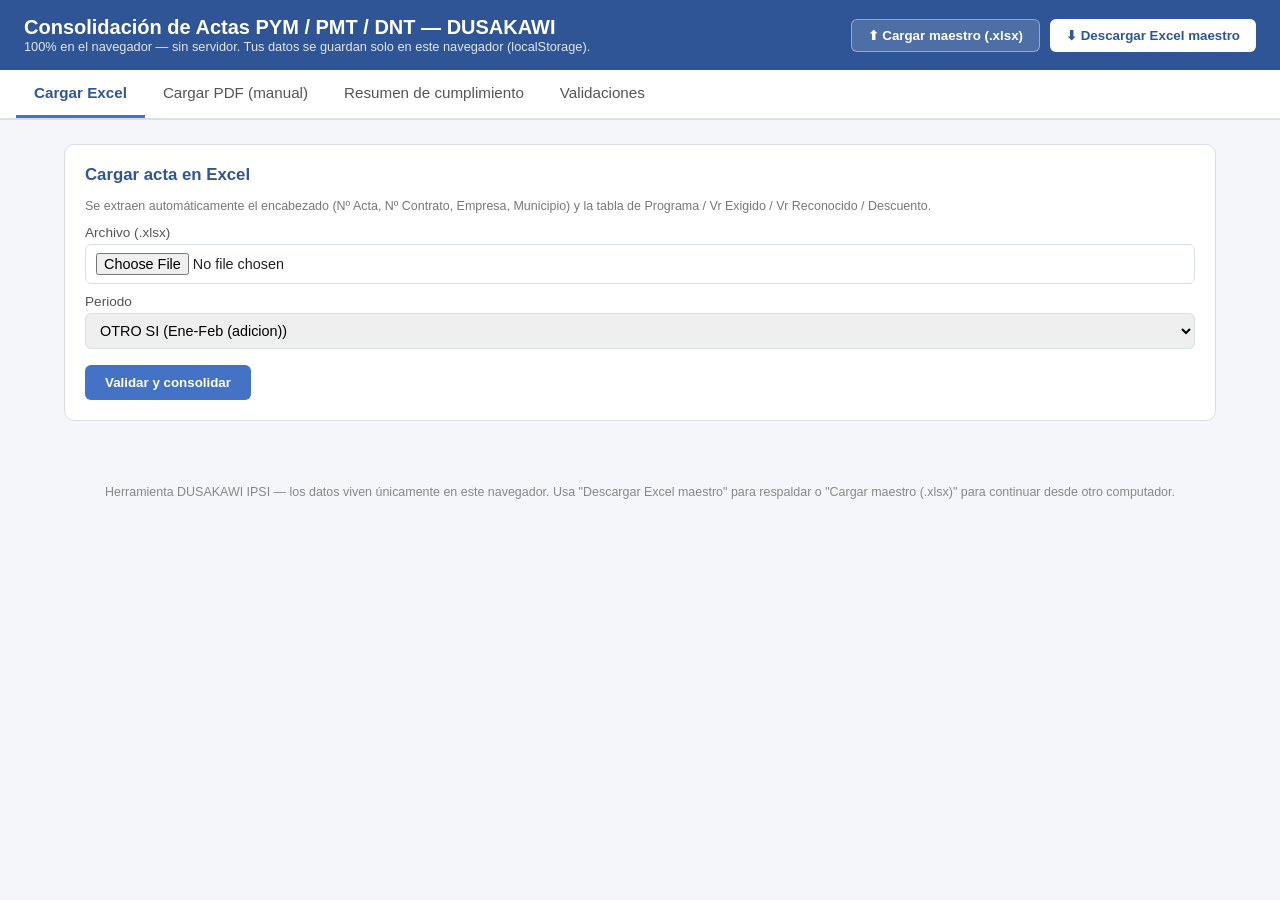
==== web/index.html @ 9a371dbc "Agrega app web 100% cliente (sin backend) lista para Vercel Toda la extracción, validación y consoli" ====
<!DOCTYPE html>
<html lang="es">
<head>
<meta charset="UTF-8">
<meta name="viewport" content="width=device-width, initial-scale=1.0">
<title>Consolidación Actas PYM/PMT/DNT - DUSAKAWI</title>
<link rel="stylesheet" href="style.css">
<script src="https://cdn.sheetjs.com/xlsx-0.20.3/package/dist/xlsx.full.min.js"></script>
</head>
<body>

<header>
  <div>
    <h1>Consolidación de Actas PYM / PMT / DNT — DUSAKAWI</h1>
    <div class="sub">100% en el navegador — sin servidor. Tus datos se guardan solo en este navegador (localStorage).</div>
  </div>
  <div class="header-actions">
    <button class="ghost" onclick="document.getElementById('input-maestro').click()">⬆ Cargar maestro (.xlsx)</button>
    <input type="file" id="input-maestro" accept=".xlsx" style="display:none">
    <button id="download-btn">⬇ Descargar Excel maestro</button>
  </div>
</header>

<nav>
  <button class="tab-btn active" data-tab="tab-xlsx">Cargar Excel</button>
  <button class="tab-btn" data-tab="tab-manual">Cargar PDF (manual)</button>
  <button class="tab-btn" data-tab="tab-resumen">Resumen de cumplimiento</button>
  <button class="tab-btn" data-tab="tab-validaciones">Validaciones</button>
</nav>

<main>

  <!-- TAB: Cargar Excel -->
  <section id="tab-xlsx" class="tab active">
    <div class="card">
      <h2>Cargar acta en Excel</h2>
      <p class="hint">Se extraen automáticamente el encabezado (Nº Acta, Nº Contrato, Empresa, Municipio) y la tabla de Programa / Vr Exigido / Vr Reconocido / Descuento.</p>
      <form id="form-xlsx">
        <label>Archivo (.xlsx)</label>
        <input type="file" name="file" id="file-xlsx" accept=".xlsx" required>
        <label>Periodo</label>
        <select name="periodo" id="periodo-xlsx" required></select>
        <button class="primary" type="submit">Validar y consolidar</button>
      </form>
      <div id="resultado-xlsx"></div>
    </div>
  </section>

  <!-- TAB: Cargar PDF manual -->
  <section id="tab-manual" class="tab">
    <div class="card">
      <h2>Cargar acta en PDF (transcripción manual)</h2>
      <p class="hint">Los PDF de estas actas suelen ser escaneos sin texto seleccionable. Transcribe los valores del documento en este formulario.</p>
      <form id="form-manual">
        <div class="grid2">
          <div><label>Municipio</label><input type="text" name="municipio" required></div>
          <div><label>Nº Contrato</label><input type="text" name="contrato" required placeholder="Ej. 20013-061-PMT"></div>
          <div><label>Nº Acta</label><input type="text" name="acta_no" required placeholder="Ej. 20013-061-PMT-5"></div>
          <div><label>Periodo</label><select name="periodo" id="periodo-manual" required></select></div>
          <div><label>Meses evaluados</label><input type="text" name="meses" placeholder="Ej. ENE,FEB"></div>
          <div><label>Empresa</label><input type="text" name="empresa" value="DUSAKAWI IPSI"></div>
          <div><label>NIT</label><input type="text" name="nit"></div>
          <div><label>Régimen</label><input type="text" name="regimen" value="SUBSIDIADO"></div>
        </div>

        <h3 style="margin-top:22px;">Tabla de programas</h3>
        <div class="table-wrap">
          <table id="tabla-programas">
            <thead>
              <tr><th>Programa</th><th>Vr Exigido</th><th>Vr Reconocido</th><th>Descuento</th><th></th></tr>
            </thead>
            <tbody></tbody>
          </table>
        </div>
        <button type="button" class="secondary" id="btn-agregar-fila">+ Agregar actividad</button>

        <h3 style="margin-top:22px;">Total ejecución (según el acta)</h3>
        <div class="grid2">
          <div><label>Total Vr Exigido</label><input type="number" step="0.01" name="total_exigido"></div>
          <div><label>Total Vr Reconocido</label><input type="number" step="0.01" name="total_reconocido"></div>
          <div><label>Total Descuento</label><input type="number" step="0.01" name="total_descuento"></div>
        </div>

        <button class="primary" type="submit">Validar y consolidar</button>
      </form>
      <div id="resultado-manual"></div>
    </div>
  </section>

  <!-- TAB: Resumen -->
  <section id="tab-resumen" class="tab">
    <div class="card">
      <div class="toolbar">
        <h2 style="margin:0;">Resumen de % de cumplimiento por actividad</h2>
        <button class="secondary" id="btn-refrescar-resumen">↻ Actualizar</button>
      </div>
      <div id="resumen-contenido" class="table-wrap"></div>
    </div>
  </section>

  <!-- TAB: Validaciones -->
  <section id="tab-validaciones" class="tab">
    <div class="card">
      <div class="toolbar">
        <h2 style="margin:0;">Historial de validaciones</h2>
        <button class="secondary" id="btn-refrescar-validaciones">↻ Actualizar</button>
      </div>
      <div id="validaciones-contenido" class="table-wrap"></div>
    </div>
  </section>

</main>

<footer>
  Herramienta DUSAKAWI IPSI — los datos viven únicamente en este navegador. Usa "Descargar Excel maestro" para respaldar o
  "Cargar maestro (.xlsx)" para continuar desde otro computador.
</footer>

<script src="app.js"></script>
</body>
</html>
---- web/style.css ----
:root {
  --azul: #4472C4;
  --azul-osc: #2f5597;
  --verde: #2e7d32;
  --rojo: #c62828;
  --gris: #f4f6fa;
  --borde: #d9dee7;
}
* { box-sizing: border-box; }
body {
  font-family: "Segoe UI", Arial, sans-serif;
  margin: 0;
  background: var(--gris);
  color: #222;
}
header {
  background: var(--azul-osc);
  color: white;
  padding: 16px 24px;
  display: flex;
  justify-content: space-between;
  align-items: center;
  flex-wrap: wrap;
  gap: 8px;
}
header h1 { font-size: 1.25rem; margin: 0; }
header .sub { font-size: 0.8rem; opacity: 0.85; }
.header-actions { display: flex; gap: 10px; }
#download-btn, .ghost {
  border: none;
  padding: 8px 16px;
  border-radius: 6px;
  font-weight: 600;
  cursor: pointer;
}
#download-btn { background: #fff; color: var(--azul-osc); }
#download-btn:hover { background: #e8edf7; }
.ghost { background: rgba(255,255,255,0.15); color: #fff; border: 1px solid rgba(255,255,255,0.4) !important; }
.ghost:hover { background: rgba(255,255,255,0.25); }
nav {
  display: flex;
  background: white;
  border-bottom: 2px solid var(--borde);
  padding: 0 16px;
  overflow-x: auto;
}
nav button {
  background: none;
  border: none;
  padding: 14px 18px;
  font-size: 0.95rem;
  cursor: pointer;
  color: #555;
  border-bottom: 3px solid transparent;
  white-space: nowrap;
}
nav button.active {
  color: var(--azul-osc);
  border-bottom-color: var(--azul);
  font-weight: 600;
}
main { padding: 24px; max-width: 1200px; margin: 0 auto; }
footer {
  text-align: center;
  font-size: 0.78rem;
  color: #888;
  padding: 20px;
}
.tab { display: none; }
.tab.active { display: block; }
.card {
  background: white;
  border: 1px solid var(--borde);
  border-radius: 10px;
  padding: 20px;
  margin-bottom: 20px;
}
.card h2 { margin-top: 0; font-size: 1.05rem; color: var(--azul-osc); }
label { display: block; font-size: 0.85rem; color: #555; margin-bottom: 4px; margin-top: 10px; }
input[type=text], input[type=number], input[type=file], select {
  width: 100%;
  padding: 8px 10px;
  border: 1px solid var(--borde);
  border-radius: 6px;
  font-size: 0.9rem;
}
.grid2 { display: grid; grid-template-columns: 1fr 1fr; gap: 0 16px; }
button.primary {
  margin-top: 16px;
  background: var(--azul);
  color: white;
  border: none;
  padding: 10px 20px;
  border-radius: 6px;
  font-weight: 600;
  cursor: pointer;
}
button.primary:hover { background: var(--azul-osc); }
button.secondary {
  background: #eef1f7;
  color: #333;
  border: 1px solid var(--borde);
  padding: 8px 14px;
  border-radius: 6px;
  cursor: pointer;
  font-size: 0.85rem;
}
button.danger {
  background: #fde8e8;
  color: var(--rojo);
  border: 1px solid #f3b3b3;
  border-radius: 6px;
  padding: 6px 10px;
  cursor: pointer;
}
table { border-collapse: collapse; width: 100%; font-size: 0.85rem; }
th, td { border: 1px solid var(--borde); padding: 6px 8px; text-align: left; }
th { background: var(--azul); color: white; position: sticky; top: 0; }
tr:nth-child(even) td { background: #fafbfd; }
.row-error td { background: #fdecea !important; }
.pill {
  display: inline-block;
  padding: 2px 8px;
  border-radius: 10px;
  font-size: 0.75rem;
  font-weight: 600;
}
.pill.ok { background: #e4f4e6; color: var(--verde); }
.pill.error { background: #fdecea; color: var(--rojo); }
.table-wrap { overflow-x: auto; }
.empty { color: #888; font-style: italic; padding: 12px 0; }
.toolbar { display: flex; justify-content: space-between; align-items: center; margin-bottom: 10px; }
.msg { margin-top: 14px; padding: 10px 14px; border-radius: 6px; font-size: 0.9rem; }
.msg.ok { background: #e4f4e6; color: var(--verde); }
.msg.error { background: #fdecea; color: var(--rojo); }
.pct-cell { text-align: right; font-variant-numeric: tabular-nums; }
.pct-100 { color: var(--verde); font-weight: 600; }
.pct-bad { color: var(--rojo); font-weight: 600; }
.hint { font-size: 0.78rem; color: #777; margin-top: 4px; }
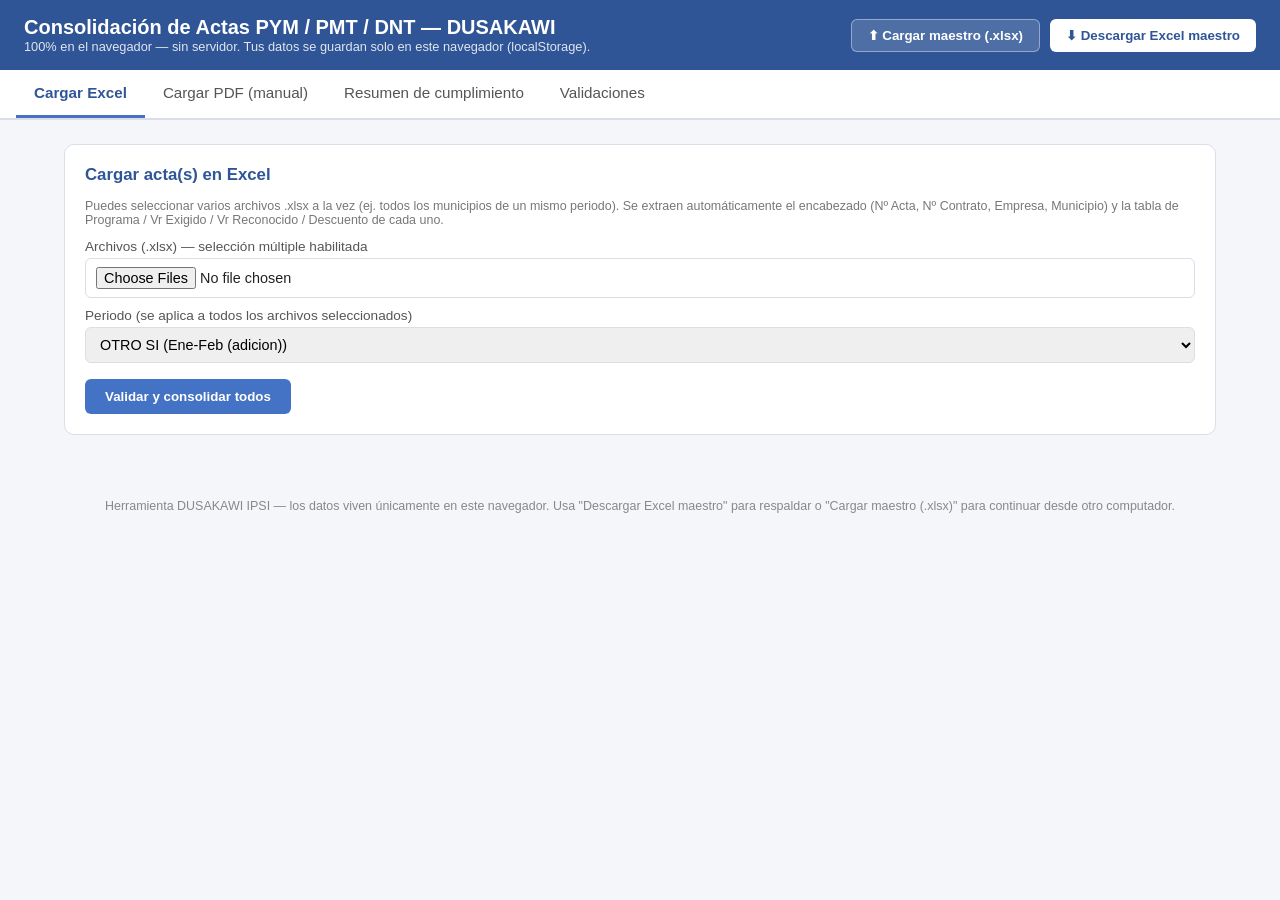
==== commit 2b0ccbad: "Soporta carga múltiple de archivos y previsualización de PDF en la app web - Cargar Excel ahora acep" ====
--- a/web/index.html
+++ b/web/index.html
@@ -33,14 +33,14 @@
   <!-- TAB: Cargar Excel -->
   <section id="tab-xlsx" class="tab active">
     <div class="card">
-      <h2>Cargar acta en Excel</h2>
-      <p class="hint">Se extraen automáticamente el encabezado (Nº Acta, Nº Contrato, Empresa, Municipio) y la tabla de Programa / Vr Exigido / Vr Reconocido / Descuento.</p>
+      <h2>Cargar acta(s) en Excel</h2>
+      <p class="hint">Puedes seleccionar varios archivos .xlsx a la vez (ej. todos los municipios de un mismo periodo). Se extraen automáticamente el encabezado (Nº Acta, Nº Contrato, Empresa, Municipio) y la tabla de Programa / Vr Exigido / Vr Reconocido / Descuento de cada uno.</p>
       <form id="form-xlsx">
-        <label>Archivo (.xlsx)</label>
-        <input type="file" name="file" id="file-xlsx" accept=".xlsx" required>
-        <label>Periodo</label>
+        <label>Archivos (.xlsx) — selección múltiple habilitada</label>
+        <input type="file" name="file" id="file-xlsx" accept=".xlsx" multiple required>
+        <label>Periodo (se aplica a todos los archivos seleccionados)</label>
         <select name="periodo" id="periodo-xlsx" required></select>
-        <button class="primary" type="submit">Validar y consolidar</button>
+        <button class="primary" type="submit">Validar y consolidar todos</button>
       </form>
       <div id="resultado-xlsx"></div>
     </div>
@@ -49,41 +49,11 @@
   <!-- TAB: Cargar PDF manual -->
   <section id="tab-manual" class="tab">
     <div class="card">
-      <h2>Cargar acta en PDF (transcripción manual)</h2>
-      <p class="hint">Los PDF de estas actas suelen ser escaneos sin texto seleccionable. Transcribe los valores del documento en este formulario.</p>
-      <form id="form-manual">
-        <div class="grid2">
-          <div><label>Municipio</label><input type="text" name="municipio" required></div>
-          <div><label>Nº Contrato</label><input type="text" name="contrato" required placeholder="Ej. 20013-061-PMT"></div>
-          <div><label>Nº Acta</label><input type="text" name="acta_no" required placeholder="Ej. 20013-061-PMT-5"></div>
-          <div><label>Periodo</label><select name="periodo" id="periodo-manual" required></select></div>
-          <div><label>Meses evaluados</label><input type="text" name="meses" placeholder="Ej. ENE,FEB"></div>
-          <div><label>Empresa</label><input type="text" name="empresa" value="DUSAKAWI IPSI"></div>
-          <div><label>NIT</label><input type="text" name="nit"></div>
-          <div><label>Régimen</label><input type="text" name="regimen" value="SUBSIDIADO"></div>
-        </div>
-
-        <h3 style="margin-top:22px;">Tabla de programas</h3>
-        <div class="table-wrap">
-          <table id="tabla-programas">
-            <thead>
-              <tr><th>Programa</th><th>Vr Exigido</th><th>Vr Reconocido</th><th>Descuento</th><th></th></tr>
-            </thead>
-            <tbody></tbody>
-          </table>
-        </div>
-        <button type="button" class="secondary" id="btn-agregar-fila">+ Agregar actividad</button>
-
-        <h3 style="margin-top:22px;">Total ejecución (según el acta)</h3>
-        <div class="grid2">
-          <div><label>Total Vr Exigido</label><input type="number" step="0.01" name="total_exigido"></div>
-          <div><label>Total Vr Reconocido</label><input type="number" step="0.01" name="total_reconocido"></div>
-          <div><label>Total Descuento</label><input type="number" step="0.01" name="total_descuento"></div>
-        </div>
-
-        <button class="primary" type="submit">Validar y consolidar</button>
-      </form>
-      <div id="resultado-manual"></div>
+      <h2>Cargar acta(s) en PDF</h2>
+      <p class="hint">Sube uno o varios PDF. Como estos escaneos no tienen texto seleccionable, la app no adivina los montos por ti (para no arriesgar un error de lectura en cifras financieras) — pero renderiza cada página aquí mismo, al lado del formulario, para que transcribas sin salir de la herramienta. Aparecerá un formulario independiente por cada PDF que subas.</p>
+      <label>Archivos (.pdf) — selección múltiple habilitada</label>
+      <input type="file" id="input-pdfs" accept=".pdf" multiple>
+      <div id="pdf-items"></div>
     </div>
   </section>
 
--- a/web/style.css
+++ b/web/style.css
@@ -137,3 +137,8 @@
 .pct-100 { color: var(--verde); font-weight: 600; }
 .pct-bad { color: var(--rojo); font-weight: 600; }
 .hint { font-size: 0.78rem; color: #777; margin-top: 4px; }
+.pdf-card { border: 1px solid var(--borde); border-radius: 10px; padding: 18px; margin-top: 18px; background: #fbfcfe; }
+.pdf-pages { margin: 10px 0 6px; }
+.pdf-embed { width: 100%; height: 520px; border: 1px solid var(--borde); border-radius: 6px; box-shadow: 0 1px 3px rgba(0,0,0,0.08); }
+.pdf-open-link { display: inline-block; margin-bottom: 8px; font-size: 0.82rem; color: var(--azul-osc); text-decoration: none; }
+.pdf-open-link:hover { text-decoration: underline; }
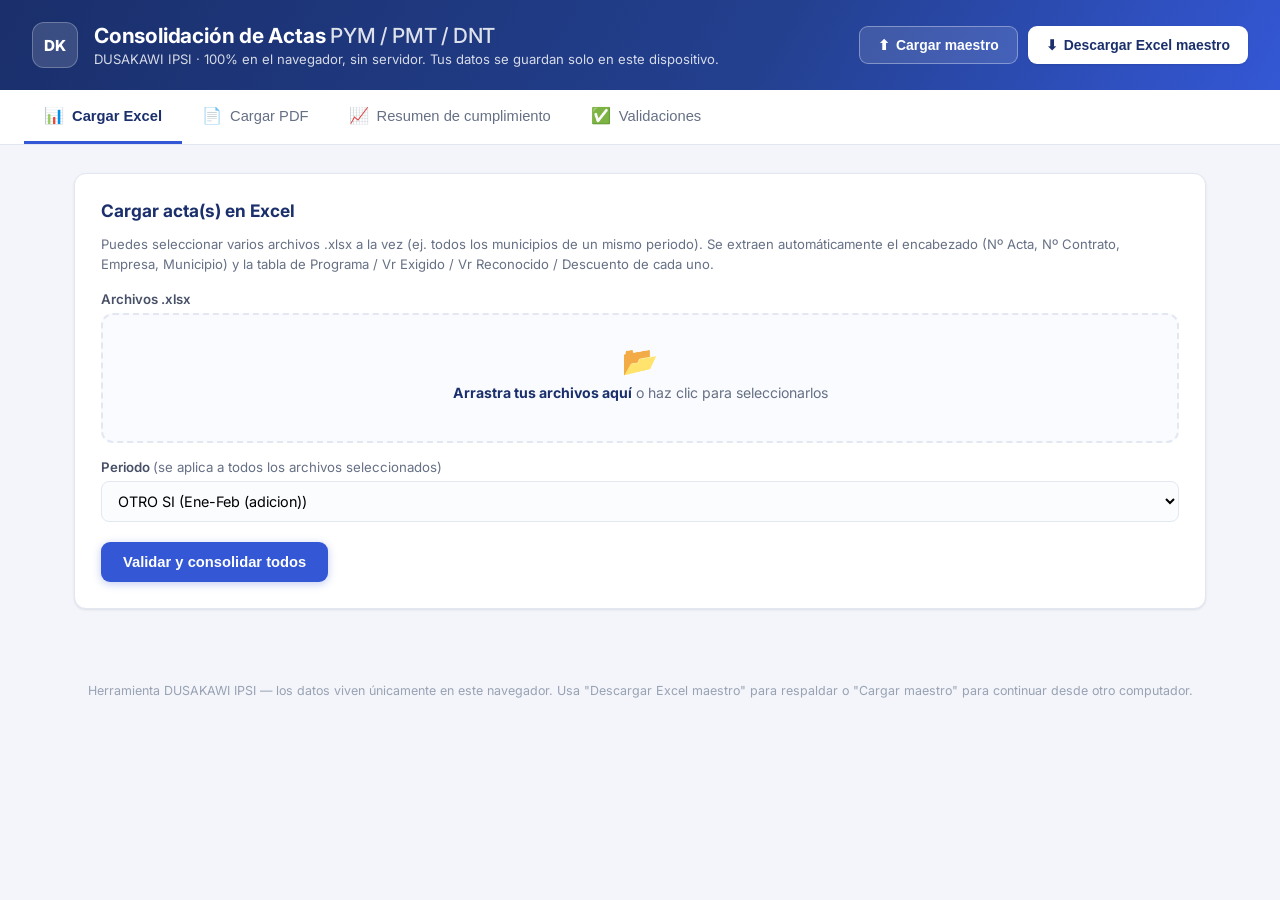
==== commit 9245f026: "Rediseña la app web: tema visual, dropzones y barras de progreso - Tipografía Inter, paleta de color" ====
--- a/web/index.html
+++ b/web/index.html
@@ -4,28 +4,34 @@
 <meta charset="UTF-8">
 <meta name="viewport" content="width=device-width, initial-scale=1.0">
 <title>Consolidación Actas PYM/PMT/DNT - DUSAKAWI</title>
+<link rel="preconnect" href="https://fonts.googleapis.com">
+<link rel="preconnect" href="https://fonts.gstatic.com" crossorigin>
+<link href="https://fonts.googleapis.com/css2?family=Inter:wght@400;500;600;700;800&display=swap" rel="stylesheet">
 <link rel="stylesheet" href="style.css">
 <script src="https://cdn.sheetjs.com/xlsx-0.20.3/package/dist/xlsx.full.min.js"></script>
 </head>
 <body>
 
 <header>
-  <div>
-    <h1>Consolidación de Actas PYM / PMT / DNT — DUSAKAWI</h1>
-    <div class="sub">100% en el navegador — sin servidor. Tus datos se guardan solo en este navegador (localStorage).</div>
+  <div class="header-brand">
+    <div class="brand-badge">DK</div>
+    <div>
+      <h1>Consolidación de Actas <span>PYM / PMT / DNT</span></h1>
+      <div class="sub">DUSAKAWI IPSI · 100% en el navegador, sin servidor. Tus datos se guardan solo en este dispositivo.</div>
+    </div>
   </div>
   <div class="header-actions">
-    <button class="ghost" onclick="document.getElementById('input-maestro').click()">⬆ Cargar maestro (.xlsx)</button>
-    <input type="file" id="input-maestro" accept=".xlsx" style="display:none">
-    <button id="download-btn">⬇ Descargar Excel maestro</button>
+    <button class="ghost" id="btn-cargar-maestro">⬆ <span>Cargar maestro</span></button>
+    <input type="file" id="input-maestro" accept=".xlsx" hidden>
+    <button id="download-btn">⬇ <span>Descargar Excel maestro</span></button>
   </div>
 </header>
 
 <nav>
-  <button class="tab-btn active" data-tab="tab-xlsx">Cargar Excel</button>
-  <button class="tab-btn" data-tab="tab-manual">Cargar PDF (manual)</button>
-  <button class="tab-btn" data-tab="tab-resumen">Resumen de cumplimiento</button>
-  <button class="tab-btn" data-tab="tab-validaciones">Validaciones</button>
+  <button class="tab-btn active" data-tab="tab-xlsx"><span class="tab-icon">📊</span>Cargar Excel</button>
+  <button class="tab-btn" data-tab="tab-manual"><span class="tab-icon">📄</span>Cargar PDF</button>
+  <button class="tab-btn" data-tab="tab-resumen"><span class="tab-icon">📈</span>Resumen de cumplimiento</button>
+  <button class="tab-btn" data-tab="tab-validaciones"><span class="tab-icon">✅</span>Validaciones</button>
 </nav>
 
 <main>
@@ -36,9 +42,14 @@
       <h2>Cargar acta(s) en Excel</h2>
       <p class="hint">Puedes seleccionar varios archivos .xlsx a la vez (ej. todos los municipios de un mismo periodo). Se extraen automáticamente el encabezado (Nº Acta, Nº Contrato, Empresa, Municipio) y la tabla de Programa / Vr Exigido / Vr Reconocido / Descuento de cada uno.</p>
       <form id="form-xlsx">
-        <label>Archivos (.xlsx) — selección múltiple habilitada</label>
-        <input type="file" name="file" id="file-xlsx" accept=".xlsx" multiple required>
-        <label>Periodo (se aplica a todos los archivos seleccionados)</label>
+        <label>Archivos .xlsx</label>
+        <div class="dropzone" id="dropzone-xlsx" tabindex="0">
+          <div class="dropzone-icon">📂</div>
+          <div class="dropzone-text"><strong>Arrastra tus archivos aquí</strong> o haz clic para seleccionarlos</div>
+          <div class="dropzone-filelist" id="filelist-xlsx"></div>
+          <input type="file" name="file" id="file-xlsx" accept=".xlsx" multiple required hidden>
+        </div>
+        <label>Periodo <span class="label-note">(se aplica a todos los archivos seleccionados)</span></label>
         <select name="periodo" id="periodo-xlsx" required></select>
         <button class="primary" type="submit">Validar y consolidar todos</button>
       </form>
@@ -50,9 +61,12 @@
   <section id="tab-manual" class="tab">
     <div class="card">
       <h2>Cargar acta(s) en PDF</h2>
-      <p class="hint">Sube uno o varios PDF. Como estos escaneos no tienen texto seleccionable, la app no adivina los montos por ti (para no arriesgar un error de lectura en cifras financieras) — pero renderiza cada página aquí mismo, al lado del formulario, para que transcribas sin salir de la herramienta. Aparecerá un formulario independiente por cada PDF que subas.</p>
-      <label>Archivos (.pdf) — selección múltiple habilitada</label>
-      <input type="file" id="input-pdfs" accept=".pdf" multiple>
+      <p class="hint">Sube uno o varios PDF. Como estos escaneos no tienen texto seleccionable, la app no adivina los montos por ti (para no arriesgar un error de lectura en cifras financieras) — pero cada uno se muestra aquí mismo, al lado de su propio formulario, para que transcribas sin salir de la herramienta.</p>
+      <div class="dropzone" id="dropzone-pdfs" tabindex="0">
+        <div class="dropzone-icon">📄</div>
+        <div class="dropzone-text"><strong>Arrastra tus PDF aquí</strong> o haz clic para seleccionarlos</div>
+        <input type="file" id="input-pdfs" accept=".pdf" multiple hidden>
+      </div>
       <div id="pdf-items"></div>
     </div>
   </section>
@@ -83,7 +97,7 @@
 
 <footer>
   Herramienta DUSAKAWI IPSI — los datos viven únicamente en este navegador. Usa "Descargar Excel maestro" para respaldar o
-  "Cargar maestro (.xlsx)" para continuar desde otro computador.
+  "Cargar maestro" para continuar desde otro computador.
 </footer>
 
 <script src="app.js"></script>
--- a/web/style.css
+++ b/web/style.css
@@ -1,144 +1,256 @@
 :root {
-  --azul: #4472C4;
-  --azul-osc: #2f5597;
-  --verde: #2e7d32;
-  --rojo: #c62828;
-  --gris: #f4f6fa;
-  --borde: #d9dee7;
+  --brand: #3457d5;
+  --brand-dark: #23408f;
+  --brand-darker: #1a2f6b;
+  --brand-light: #eef2fd;
+  --verde: #16924f;
+  --verde-bg: #e6f7ee;
+  --amarillo: #b7791f;
+  --amarillo-bg: #fdf3e0;
+  --rojo: #d0342c;
+  --rojo-bg: #fdecec;
+  --bg: #f3f5fa;
+  --card: #ffffff;
+  --borde: #e3e7f1;
+  --texto: #1c2333;
+  --texto-suave: #667085;
+  --radius: 12px;
+  --shadow: 0 1px 2px rgba(16, 24, 40, 0.04), 0 1px 3px rgba(16, 24, 40, 0.06);
+  --shadow-md: 0 4px 10px rgba(16, 24, 40, 0.06), 0 2px 4px rgba(16, 24, 40, 0.05);
 }
 * { box-sizing: border-box; }
 body {
-  font-family: "Segoe UI", Arial, sans-serif;
+  font-family: "Inter", "Segoe UI", Arial, sans-serif;
   margin: 0;
-  background: var(--gris);
-  color: #222;
-}
+  background: var(--bg);
+  color: var(--texto);
+  -webkit-font-smoothing: antialiased;
+}
+
+/* ---------- Header ---------- */
 header {
-  background: var(--azul-osc);
+  background: linear-gradient(120deg, var(--brand-darker), var(--brand-dark) 60%, var(--brand));
   color: white;
-  padding: 16px 24px;
+  padding: 22px 32px;
   display: flex;
   justify-content: space-between;
   align-items: center;
   flex-wrap: wrap;
-  gap: 8px;
-}
-header h1 { font-size: 1.25rem; margin: 0; }
-header .sub { font-size: 0.8rem; opacity: 0.85; }
-.header-actions { display: flex; gap: 10px; }
+  gap: 16px;
+  box-shadow: 0 2px 12px rgba(20, 30, 70, 0.18);
+}
+.header-brand { display: flex; align-items: center; gap: 16px; }
+.brand-badge {
+  flex: none;
+  width: 46px; height: 46px;
+  border-radius: 12px;
+  background: rgba(255,255,255,0.14);
+  border: 1px solid rgba(255,255,255,0.25);
+  display: flex; align-items: center; justify-content: center;
+  font-weight: 800; letter-spacing: 0.5px; font-size: 0.95rem;
+}
+header h1 { font-size: 1.3rem; margin: 0; font-weight: 700; letter-spacing: -0.01em; }
+header h1 span { font-weight: 500; opacity: 0.85; }
+header .sub { font-size: 0.82rem; opacity: 0.82; margin-top: 3px; }
+.header-actions { display: flex; gap: 10px; flex-wrap: wrap; }
 #download-btn, .ghost {
   border: none;
-  padding: 8px 16px;
-  border-radius: 6px;
+  padding: 10px 18px;
+  border-radius: 9px;
   font-weight: 600;
-  cursor: pointer;
-}
-#download-btn { background: #fff; color: var(--azul-osc); }
-#download-btn:hover { background: #e8edf7; }
-.ghost { background: rgba(255,255,255,0.15); color: #fff; border: 1px solid rgba(255,255,255,0.4) !important; }
-.ghost:hover { background: rgba(255,255,255,0.25); }
+  font-size: 0.87rem;
+  cursor: pointer;
+  transition: transform 0.08s ease, background 0.15s ease, box-shadow 0.15s ease;
+  display: inline-flex; align-items: center; gap: 6px;
+}
+#download-btn { background: #ffffff; color: var(--brand-darker); box-shadow: var(--shadow); }
+#download-btn:hover { background: #f2f5ff; transform: translateY(-1px); }
+.ghost { background: rgba(255,255,255,0.12); color: #fff; border: 1px solid rgba(255,255,255,0.35) !important; }
+.ghost:hover { background: rgba(255,255,255,0.22); transform: translateY(-1px); }
+
+/* ---------- Nav ---------- */
 nav {
   display: flex;
   background: white;
-  border-bottom: 2px solid var(--borde);
-  padding: 0 16px;
+  border-bottom: 1px solid var(--borde);
+  padding: 0 24px;
   overflow-x: auto;
+  position: sticky;
+  top: 0;
+  z-index: 10;
 }
 nav button {
   background: none;
   border: none;
-  padding: 14px 18px;
-  font-size: 0.95rem;
-  cursor: pointer;
-  color: #555;
+  padding: 16px 20px;
+  font-size: 0.92rem;
+  font-weight: 500;
+  cursor: pointer;
+  color: var(--texto-suave);
   border-bottom: 3px solid transparent;
   white-space: nowrap;
-}
+  display: flex; align-items: center; gap: 8px;
+  transition: color 0.15s ease;
+}
+.tab-icon { font-size: 1rem; }
+nav button:hover { color: var(--brand-dark); }
 nav button.active {
-  color: var(--azul-osc);
-  border-bottom-color: var(--azul);
-  font-weight: 600;
-}
-main { padding: 24px; max-width: 1200px; margin: 0 auto; }
+  color: var(--brand-darker);
+  border-bottom-color: var(--brand);
+  font-weight: 700;
+}
+
+main { padding: 28px 24px; max-width: 1180px; margin: 0 auto; }
 footer {
   text-align: center;
   font-size: 0.78rem;
-  color: #888;
-  padding: 20px;
+  color: #98a2b3;
+  padding: 24px;
 }
 .tab { display: none; }
-.tab.active { display: block; }
+.tab.active { display: block; animation: fadeIn 0.2s ease; }
+@keyframes fadeIn { from { opacity: 0; transform: translateY(4px); } to { opacity: 1; transform: translateY(0); } }
+
 .card {
+  background: var(--card);
+  border: 1px solid var(--borde);
+  border-radius: var(--radius);
+  padding: 26px;
+  margin-bottom: 22px;
+  box-shadow: var(--shadow);
+}
+.card h2 { margin-top: 0; font-size: 1.08rem; color: var(--brand-darker); font-weight: 700; }
+label { display: block; font-size: 0.83rem; font-weight: 600; color: #475067; margin-bottom: 6px; margin-top: 16px; }
+.label-note { font-weight: 400; color: var(--texto-suave); }
+input[type=text], input[type=number], select {
+  width: 100%;
+  padding: 10px 12px;
+  border: 1px solid var(--borde);
+  border-radius: 8px;
+  font-size: 0.9rem;
+  font-family: inherit;
+  background: #fbfcfe;
+  transition: border-color 0.15s ease, box-shadow 0.15s ease;
+}
+input[type=text]:focus, input[type=number]:focus, select:focus {
+  outline: none;
+  border-color: var(--brand);
+  box-shadow: 0 0 0 3px var(--brand-light);
   background: white;
-  border: 1px solid var(--borde);
-  border-radius: 10px;
-  padding: 20px;
-  margin-bottom: 20px;
-}
-.card h2 { margin-top: 0; font-size: 1.05rem; color: var(--azul-osc); }
-label { display: block; font-size: 0.85rem; color: #555; margin-bottom: 4px; margin-top: 10px; }
-input[type=text], input[type=number], input[type=file], select {
-  width: 100%;
-  padding: 8px 10px;
-  border: 1px solid var(--borde);
-  border-radius: 6px;
-  font-size: 0.9rem;
 }
 .grid2 { display: grid; grid-template-columns: 1fr 1fr; gap: 0 16px; }
+
 button.primary {
-  margin-top: 16px;
-  background: var(--azul);
+  margin-top: 20px;
+  background: var(--brand);
   color: white;
   border: none;
-  padding: 10px 20px;
-  border-radius: 6px;
+  padding: 12px 22px;
+  border-radius: 9px;
+  font-weight: 700;
+  font-size: 0.92rem;
+  cursor: pointer;
+  box-shadow: 0 2px 8px rgba(52, 87, 213, 0.3);
+  transition: background 0.15s ease, transform 0.08s ease;
+}
+button.primary:hover { background: var(--brand-dark); transform: translateY(-1px); }
+button.primary:active { transform: translateY(0); }
+button.secondary {
+  background: white;
+  color: var(--brand-darker);
+  border: 1px solid var(--borde);
+  padding: 9px 16px;
+  border-radius: 8px;
+  cursor: pointer;
+  font-size: 0.85rem;
   font-weight: 600;
-  cursor: pointer;
-}
-button.primary:hover { background: var(--azul-osc); }
-button.secondary {
-  background: #eef1f7;
-  color: #333;
-  border: 1px solid var(--borde);
-  padding: 8px 14px;
-  border-radius: 6px;
-  cursor: pointer;
-  font-size: 0.85rem;
-}
+  transition: background 0.15s ease, border-color 0.15s ease;
+}
+button.secondary:hover { background: var(--brand-light); border-color: var(--brand); }
 button.danger {
-  background: #fde8e8;
+  background: var(--rojo-bg);
   color: var(--rojo);
-  border: 1px solid #f3b3b3;
-  border-radius: 6px;
-  padding: 6px 10px;
-  cursor: pointer;
-}
-table { border-collapse: collapse; width: 100%; font-size: 0.85rem; }
-th, td { border: 1px solid var(--borde); padding: 6px 8px; text-align: left; }
-th { background: var(--azul); color: white; position: sticky; top: 0; }
-tr:nth-child(even) td { background: #fafbfd; }
-.row-error td { background: #fdecea !important; }
+  border: 1px solid #f6c6c3;
+  border-radius: 7px;
+  padding: 6px 11px;
+  cursor: pointer;
+  font-weight: 600;
+}
+button.danger:hover { background: #fbdada; }
+
+/* ---------- Dropzone ---------- */
+.dropzone {
+  border: 2px dashed var(--borde);
+  border-radius: var(--radius);
+  padding: 28px 20px;
+  text-align: center;
+  cursor: pointer;
+  background: #fafbfe;
+  transition: border-color 0.15s ease, background 0.15s ease;
+}
+.dropzone:hover, .dropzone:focus-visible { border-color: var(--brand); background: var(--brand-light); outline: none; }
+.dropzone.dragover { border-color: var(--brand); background: var(--brand-light); }
+.dropzone-icon { font-size: 1.8rem; margin-bottom: 6px; }
+.dropzone-text { font-size: 0.88rem; color: var(--texto-suave); }
+.dropzone-text strong { color: var(--brand-darker); }
+.dropzone-filelist { margin-top: 12px; display: flex; flex-wrap: wrap; gap: 8px; justify-content: center; }
+.dropzone-filechip {
+  background: white; border: 1px solid var(--borde); border-radius: 20px;
+  padding: 5px 14px; font-size: 0.78rem; color: var(--texto);
+  display: inline-flex; align-items: center; gap: 6px;
+}
+
+/* ---------- Tables ---------- */
+table { border-collapse: separate; border-spacing: 0; width: 100%; font-size: 0.85rem; }
+th, td { padding: 10px 12px; text-align: left; border-bottom: 1px solid var(--borde); }
+th {
+  background: var(--brand-light); color: var(--brand-darker);
+  position: sticky; top: 0; font-weight: 700; font-size: 0.78rem;
+  text-transform: uppercase; letter-spacing: 0.03em;
+}
+.table-wrap { overflow: auto; border: 1px solid var(--borde); border-radius: var(--radius); max-height: 70vh; }
+.table-wrap table { border-radius: var(--radius); overflow: hidden; }
+tbody tr:hover td { background: #f7f9ff; }
+.row-error td { background: var(--rojo-bg) !important; }
+
 .pill {
   display: inline-block;
-  padding: 2px 8px;
-  border-radius: 10px;
-  font-size: 0.75rem;
-  font-weight: 600;
-}
-.pill.ok { background: #e4f4e6; color: var(--verde); }
-.pill.error { background: #fdecea; color: var(--rojo); }
-.table-wrap { overflow-x: auto; }
-.empty { color: #888; font-style: italic; padding: 12px 0; }
-.toolbar { display: flex; justify-content: space-between; align-items: center; margin-bottom: 10px; }
-.msg { margin-top: 14px; padding: 10px 14px; border-radius: 6px; font-size: 0.9rem; }
-.msg.ok { background: #e4f4e6; color: var(--verde); }
-.msg.error { background: #fdecea; color: var(--rojo); }
-.pct-cell { text-align: right; font-variant-numeric: tabular-nums; }
-.pct-100 { color: var(--verde); font-weight: 600; }
-.pct-bad { color: var(--rojo); font-weight: 600; }
-.hint { font-size: 0.78rem; color: #777; margin-top: 4px; }
-.pdf-card { border: 1px solid var(--borde); border-radius: 10px; padding: 18px; margin-top: 18px; background: #fbfcfe; }
+  padding: 3px 10px;
+  border-radius: 20px;
+  font-size: 0.73rem;
+  font-weight: 700;
+  letter-spacing: 0.02em;
+}
+.pill.ok { background: var(--verde-bg); color: var(--verde); }
+.pill.error { background: var(--rojo-bg); color: var(--rojo); }
+
+.empty { color: #98a2b3; font-style: italic; padding: 24px 0; text-align: center; }
+.toolbar { display: flex; justify-content: space-between; align-items: center; margin-bottom: 14px; flex-wrap: wrap; gap: 10px; }
+
+.msg { margin-top: 16px; padding: 12px 16px; border-radius: 9px; font-size: 0.88rem; font-weight: 500; display: flex; align-items: center; gap: 8px; }
+.msg.ok { background: var(--verde-bg); color: var(--verde); }
+.msg.error { background: var(--rojo-bg); color: var(--rojo); }
+
+.pct-cell { text-align: right; font-variant-numeric: tabular-nums; min-width: 130px; }
+.pct-wrap { display: flex; align-items: center; gap: 8px; justify-content: flex-end; }
+.pct-bar-track { flex: 1; max-width: 60px; height: 6px; border-radius: 4px; background: #e9ecf5; overflow: hidden; }
+.pct-bar-fill { height: 100%; border-radius: 4px; }
+.pct-label { font-weight: 700; min-width: 46px; text-align: right; }
+.pct-100 .pct-label, .pct-100 .pct-bar-fill { color: var(--verde); background: var(--verde); }
+.pct-mid .pct-label, .pct-mid .pct-bar-fill { color: var(--amarillo); background: var(--amarillo); }
+.pct-bad .pct-label, .pct-bad .pct-bar-fill { color: var(--rojo); background: var(--rojo); }
+
+.hint { font-size: 0.82rem; color: var(--texto-suave); margin-top: 6px; line-height: 1.5; }
+
+.pdf-card { border: 1px solid var(--borde); border-radius: var(--radius); padding: 20px; margin-top: 20px; background: #fbfcfe; box-shadow: var(--shadow); }
+.pdf-card h3 { color: var(--brand-darker); }
 .pdf-pages { margin: 10px 0 6px; }
-.pdf-embed { width: 100%; height: 520px; border: 1px solid var(--borde); border-radius: 6px; box-shadow: 0 1px 3px rgba(0,0,0,0.08); }
-.pdf-open-link { display: inline-block; margin-bottom: 8px; font-size: 0.82rem; color: var(--azul-osc); text-decoration: none; }
+.pdf-embed { width: 100%; height: 520px; border: 1px solid var(--borde); border-radius: 8px; box-shadow: var(--shadow); }
+.pdf-open-link { display: inline-block; margin-bottom: 8px; font-size: 0.82rem; color: var(--brand-dark); text-decoration: none; font-weight: 600; }
 .pdf-open-link:hover { text-decoration: underline; }
+
+@media (max-width: 720px) {
+  .grid2 { grid-template-columns: 1fr; }
+  header { padding: 18px 18px; }
+  main { padding: 20px 14px; }
+}
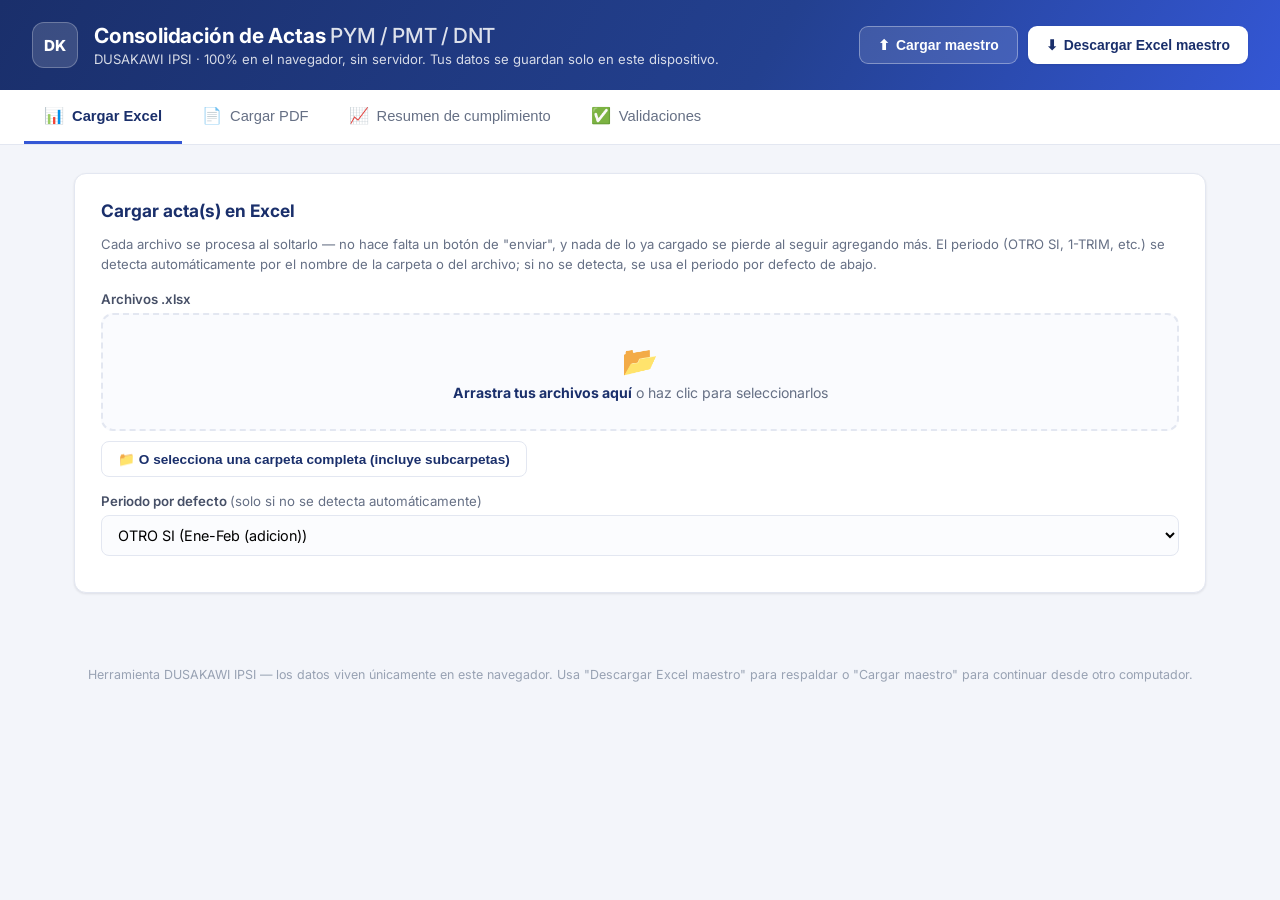
==== commit b06b654e: "Detecta periodo/municipio/contrato automáticamente y permite cargar carpetas completas - Nuevo selec" ====
--- a/web/index.html
+++ b/web/index.html
@@ -40,20 +40,20 @@
   <section id="tab-xlsx" class="tab active">
     <div class="card">
       <h2>Cargar acta(s) en Excel</h2>
-      <p class="hint">Puedes seleccionar varios archivos .xlsx a la vez (ej. todos los municipios de un mismo periodo). Se extraen automáticamente el encabezado (Nº Acta, Nº Contrato, Empresa, Municipio) y la tabla de Programa / Vr Exigido / Vr Reconocido / Descuento de cada uno.</p>
-      <form id="form-xlsx">
-        <label>Archivos .xlsx</label>
-        <div class="dropzone" id="dropzone-xlsx" tabindex="0">
-          <div class="dropzone-icon">📂</div>
-          <div class="dropzone-text"><strong>Arrastra tus archivos aquí</strong> o haz clic para seleccionarlos</div>
-          <div class="dropzone-filelist" id="filelist-xlsx"></div>
-          <input type="file" name="file" id="file-xlsx" accept=".xlsx" multiple required hidden>
-        </div>
-        <label>Periodo <span class="label-note">(se aplica a todos los archivos seleccionados)</span></label>
-        <select name="periodo" id="periodo-xlsx" required></select>
-        <button class="primary" type="submit">Validar y consolidar todos</button>
-      </form>
-      <div id="resultado-xlsx"></div>
+      <p class="hint">Cada archivo se procesa al soltarlo — no hace falta un botón de "enviar", y nada de lo ya cargado se pierde al seguir agregando más. El periodo (OTRO SI, 1-TRIM, etc.) se detecta automáticamente por el nombre de la carpeta o del archivo; si no se detecta, se usa el periodo por defecto de abajo.</p>
+      <label>Archivos .xlsx</label>
+      <div class="dropzone" id="dropzone-xlsx" tabindex="0">
+        <div class="dropzone-icon">📂</div>
+        <div class="dropzone-text"><strong>Arrastra tus archivos aquí</strong> o haz clic para seleccionarlos</div>
+        <input type="file" id="file-xlsx" accept=".xlsx" multiple hidden>
+      </div>
+      <button type="button" class="secondary" id="btn-folder-xlsx" style="margin-top:10px;">📁 O selecciona una carpeta completa (incluye subcarpetas)</button>
+      <input type="file" id="folder-xlsx" webkitdirectory multiple hidden>
+
+      <label>Periodo por defecto <span class="label-note">(solo si no se detecta automáticamente)</span></label>
+      <select id="periodo-xlsx"></select>
+
+      <div id="resultado-xlsx" style="margin-top:10px;"></div>
     </div>
   </section>
 
@@ -61,12 +61,14 @@
   <section id="tab-manual" class="tab">
     <div class="card">
       <h2>Cargar acta(s) en PDF</h2>
-      <p class="hint">Sube uno o varios PDF. Como estos escaneos no tienen texto seleccionable, la app no adivina los montos por ti (para no arriesgar un error de lectura en cifras financieras) — pero cada uno se muestra aquí mismo, al lado de su propio formulario, para que transcribas sin salir de la herramienta.</p>
+      <p class="hint">Sube uno o varios PDF. El municipio, el número de contrato y el periodo se intentan adivinar de la carpeta/nombre del archivo (verifica que queden correctos). Como estos escaneos no tienen texto seleccionable, la app no adivina los montos por ti (para no arriesgar un error de lectura en cifras financieras) — pero cada uno se muestra aquí mismo, al lado de su propio formulario, para que transcribas sin salir de la herramienta.</p>
       <div class="dropzone" id="dropzone-pdfs" tabindex="0">
         <div class="dropzone-icon">📄</div>
         <div class="dropzone-text"><strong>Arrastra tus PDF aquí</strong> o haz clic para seleccionarlos</div>
         <input type="file" id="input-pdfs" accept=".pdf" multiple hidden>
       </div>
+      <button type="button" class="secondary" id="btn-folder-pdfs" style="margin-top:10px;">📁 O selecciona una carpeta completa (incluye subcarpetas)</button>
+      <input type="file" id="folder-pdfs" webkitdirectory multiple hidden>
       <div id="pdf-items"></div>
     </div>
   </section>
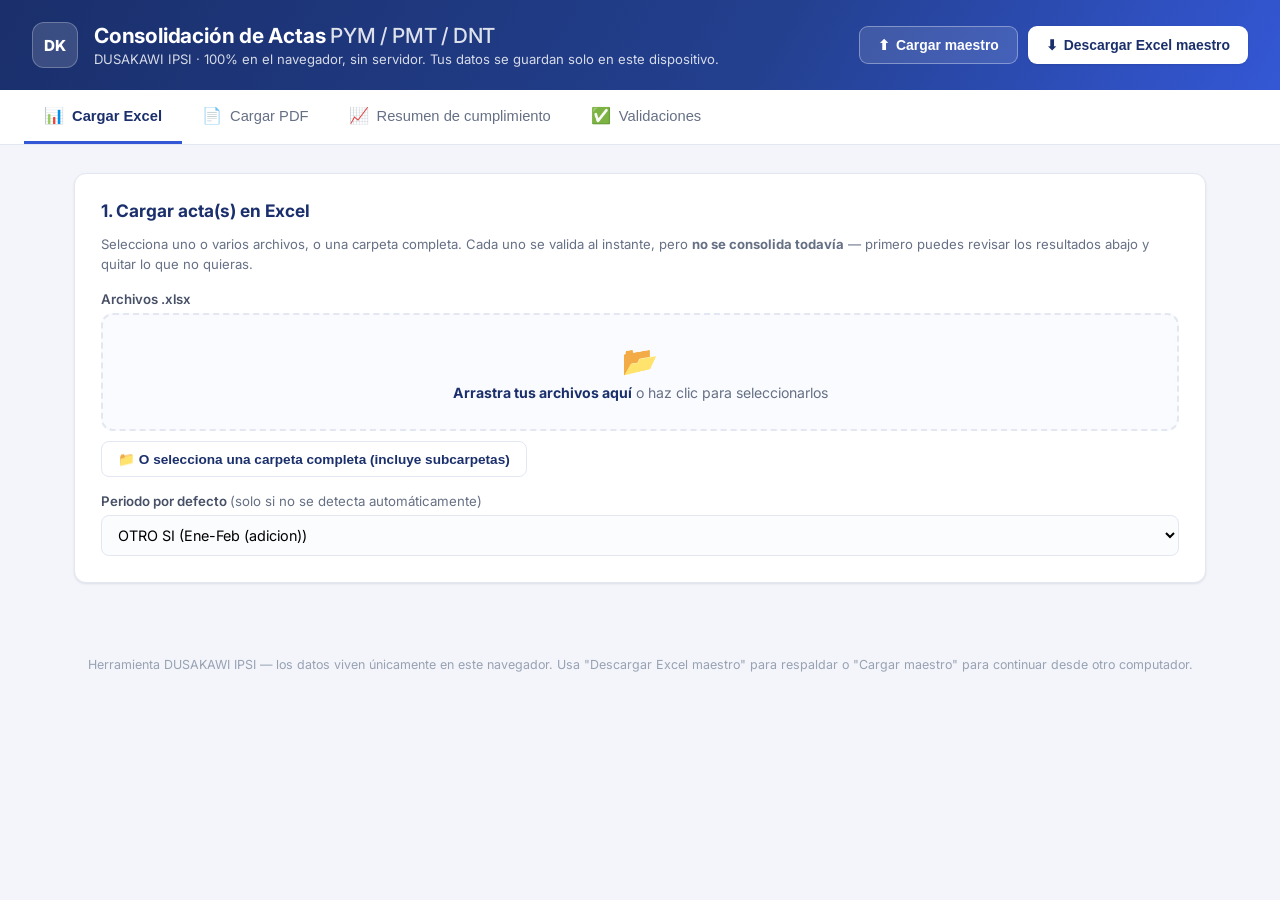
==== commit 2f74f623: "Agrega paso de revisión antes de consolidar en Cargar Excel Antes cada archivo se consolidaba de inm" ====
--- a/web/index.html
+++ b/web/index.html
@@ -39,8 +39,8 @@
   <!-- TAB: Cargar Excel -->
   <section id="tab-xlsx" class="tab active">
     <div class="card">
-      <h2>Cargar acta(s) en Excel</h2>
-      <p class="hint">Cada archivo se procesa al soltarlo — no hace falta un botón de "enviar", y nada de lo ya cargado se pierde al seguir agregando más. El periodo (OTRO SI, 1-TRIM, etc.) se detecta automáticamente por el nombre de la carpeta o del archivo; si no se detecta, se usa el periodo por defecto de abajo.</p>
+      <h2>1. Cargar acta(s) en Excel</h2>
+      <p class="hint">Selecciona uno o varios archivos, o una carpeta completa. Cada uno se valida al instante, pero <strong>no se consolida todavía</strong> — primero puedes revisar los resultados abajo y quitar lo que no quieras.</p>
       <label>Archivos .xlsx</label>
       <div class="dropzone" id="dropzone-xlsx" tabindex="0">
         <div class="dropzone-icon">📂</div>
@@ -52,8 +52,20 @@
 
       <label>Periodo por defecto <span class="label-note">(solo si no se detecta automáticamente)</span></label>
       <select id="periodo-xlsx"></select>
+    </div>
 
-      <div id="resultado-xlsx" style="margin-top:10px;"></div>
+    <div class="card" id="card-revision-xlsx" style="display:none;">
+      <div class="toolbar">
+        <h2 style="margin:0;">2. Revisar antes de consolidar</h2>
+        <div style="display:flex; gap:10px;">
+          <button type="button" class="secondary" id="btn-descartar-xlsx">Descartar todo</button>
+          <button type="button" class="primary" id="btn-confirmar-xlsx" style="margin-top:0;">✅ Confirmar y consolidar todo</button>
+        </div>
+      </div>
+      <div id="resultado-xlsx"></div>
+    </div>
+
+    <div id="confirmacion-xlsx"></div>
     </div>
   </section>
 
--- a/web/style.css
+++ b/web/style.css
@@ -231,19 +231,28 @@
 .msg.ok { background: var(--verde-bg); color: var(--verde); }
 .msg.error { background: var(--rojo-bg); color: var(--rojo); }
 
-.pct-cell { text-align: right; font-variant-numeric: tabular-nums; min-width: 130px; }
-.pct-wrap { display: flex; align-items: center; gap: 8px; justify-content: flex-end; }
-.pct-bar-track { flex: 1; max-width: 60px; height: 6px; border-radius: 4px; background: #e9ecf5; overflow: hidden; }
-.pct-bar-fill { height: 100%; border-radius: 4px; }
-.pct-label { font-weight: 700; min-width: 46px; text-align: right; }
-.pct-100 .pct-label, .pct-100 .pct-bar-fill { color: var(--verde); background: var(--verde); }
-.pct-mid .pct-label, .pct-mid .pct-bar-fill { color: var(--amarillo); background: var(--amarillo); }
-.pct-bad .pct-label, .pct-bad .pct-bar-fill { color: var(--rojo); background: var(--rojo); }
+.pct-cell { text-align: center; font-variant-numeric: tabular-nums; min-width: 100px; }
+.pct-pill {
+  display: inline-block;
+  min-width: 64px;
+  padding: 5px 12px;
+  border-radius: 20px;
+  font-weight: 700;
+  font-size: 0.82rem;
+  text-align: center;
+}
+.pct-pill-ok { background: var(--verde-bg); color: var(--verde); }
+.pct-pill-mid { background: var(--amarillo-bg); color: var(--amarillo); }
+.pct-pill-bad { background: var(--rojo-bg); color: var(--rojo); }
 
 .hint { font-size: 0.82rem; color: var(--texto-suave); margin-top: 6px; line-height: 1.5; }
 
 .pdf-card { border: 1px solid var(--borde); border-radius: var(--radius); padding: 20px; margin-top: 20px; background: #fbfcfe; box-shadow: var(--shadow); }
 .pdf-card h3 { color: var(--brand-darker); }
+
+.staging-item { border: 1px solid var(--borde); border-radius: var(--radius); padding: 18px; margin-top: 16px; background: #fbfcfe; }
+.staging-item h3 { color: var(--brand-darker); }
+.select-inline { width: auto; display: inline-block; padding: 3px 8px; font-weight: 700; font-size: 0.85rem; }
 .pdf-pages { margin: 10px 0 6px; }
 .pdf-embed { width: 100%; height: 520px; border: 1px solid var(--borde); border-radius: 8px; box-shadow: var(--shadow); }
 .pdf-open-link { display: inline-block; margin-bottom: 8px; font-size: 0.82rem; color: var(--brand-dark); text-decoration: none; font-weight: 600; }
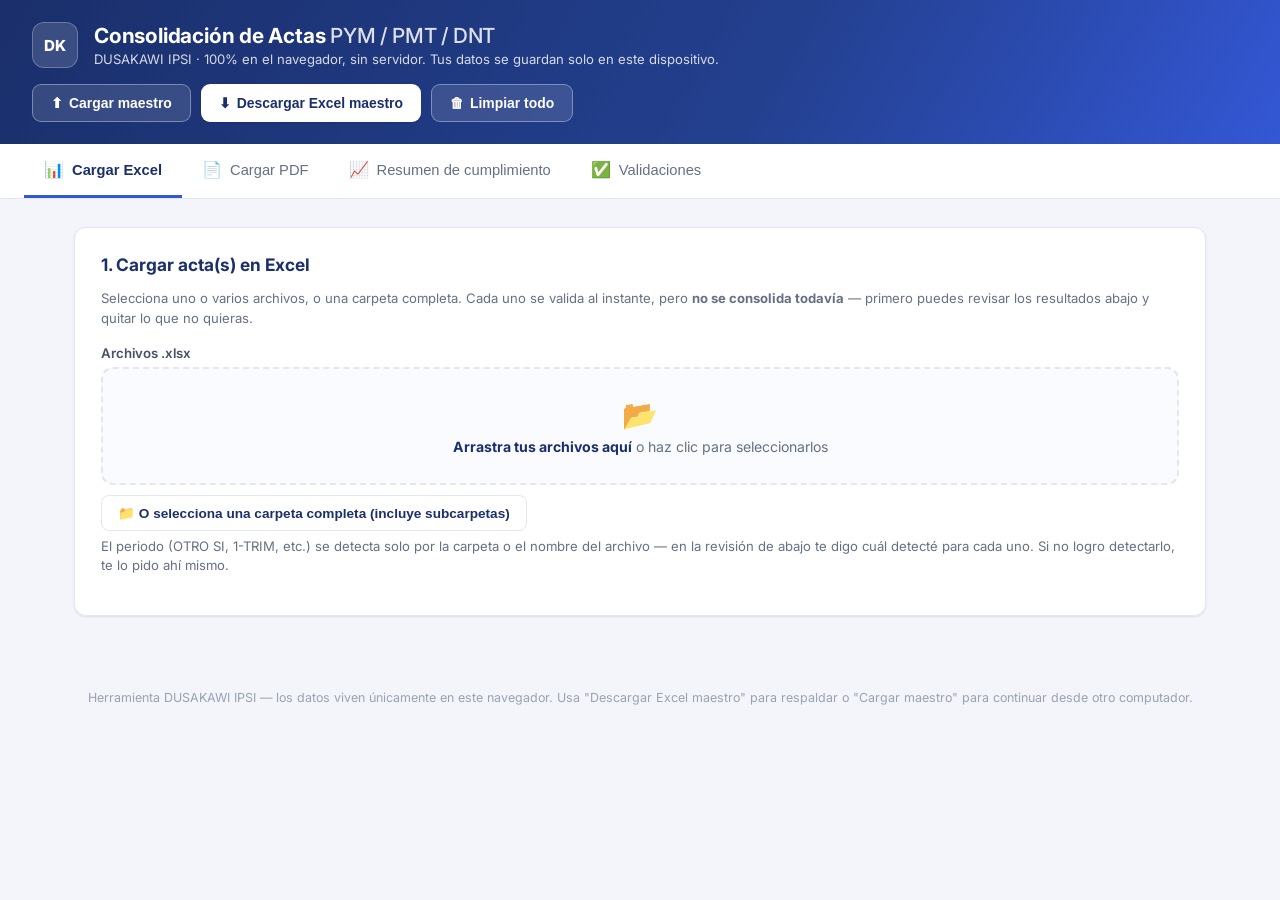
==== commit 0b936df3: "Resumen agrupado por prestador, botón Limpiar todo, y detección de periodo sin selector previo - Res" ====
--- a/web/index.html
+++ b/web/index.html
@@ -24,6 +24,7 @@
     <button class="ghost" id="btn-cargar-maestro">⬆ <span>Cargar maestro</span></button>
     <input type="file" id="input-maestro" accept=".xlsx" hidden>
     <button id="download-btn">⬇ <span>Descargar Excel maestro</span></button>
+    <button class="ghost ghost-danger" id="btn-limpiar-todo">🗑 <span>Limpiar todo</span></button>
   </div>
 </header>
 
@@ -49,9 +50,7 @@
       </div>
       <button type="button" class="secondary" id="btn-folder-xlsx" style="margin-top:10px;">📁 O selecciona una carpeta completa (incluye subcarpetas)</button>
       <input type="file" id="folder-xlsx" webkitdirectory multiple hidden>
-
-      <label>Periodo por defecto <span class="label-note">(solo si no se detecta automáticamente)</span></label>
-      <select id="periodo-xlsx"></select>
+      <p class="hint">El periodo (OTRO SI, 1-TRIM, etc.) se detecta solo por la carpeta o el nombre del archivo — en la revisión de abajo te digo cuál detecté para cada uno. Si no logro detectarlo, te lo pido ahí mismo.</p>
     </div>
 
     <div class="card" id="card-revision-xlsx" style="display:none;">
@@ -92,7 +91,7 @@
         <h2 style="margin:0;">Resumen de % de cumplimiento por actividad</h2>
         <button class="secondary" id="btn-refrescar-resumen">↻ Actualizar</button>
       </div>
-      <div id="resumen-contenido" class="table-wrap"></div>
+      <div id="resumen-contenido"></div>
     </div>
   </section>
 
--- a/web/style.css
+++ b/web/style.css
@@ -67,6 +67,7 @@
 #download-btn:hover { background: #f2f5ff; transform: translateY(-1px); }
 .ghost { background: rgba(255,255,255,0.12); color: #fff; border: 1px solid rgba(255,255,255,0.35) !important; }
 .ghost:hover { background: rgba(255,255,255,0.22); transform: translateY(-1px); }
+.ghost-danger:hover { background: rgba(208,52,44,0.55); border-color: rgba(255,255,255,0.6) !important; }
 
 /* ---------- Nav ---------- */
 nav {
@@ -250,6 +251,11 @@
 .pdf-card { border: 1px solid var(--borde); border-radius: var(--radius); padding: 20px; margin-top: 20px; background: #fbfcfe; box-shadow: var(--shadow); }
 .pdf-card h3 { color: var(--brand-darker); }
 
+.resumen-grupo { margin-bottom: 28px; }
+.resumen-grupo h3 { color: var(--brand-darker); font-size: 1rem; margin-bottom: 10px; display: flex; align-items: baseline; gap: 8px; flex-wrap: wrap; }
+.resumen-general { margin-top: 34px; padding-top: 24px; border-top: 3px dashed var(--borde); }
+.resumen-general h3 { color: var(--amarillo); }
+
 .staging-item { border: 1px solid var(--borde); border-radius: var(--radius); padding: 18px; margin-top: 16px; background: #fbfcfe; }
 .staging-item h3 { color: var(--brand-darker); }
 .select-inline { width: auto; display: inline-block; padding: 3px 8px; font-weight: 700; font-size: 0.85rem; }
